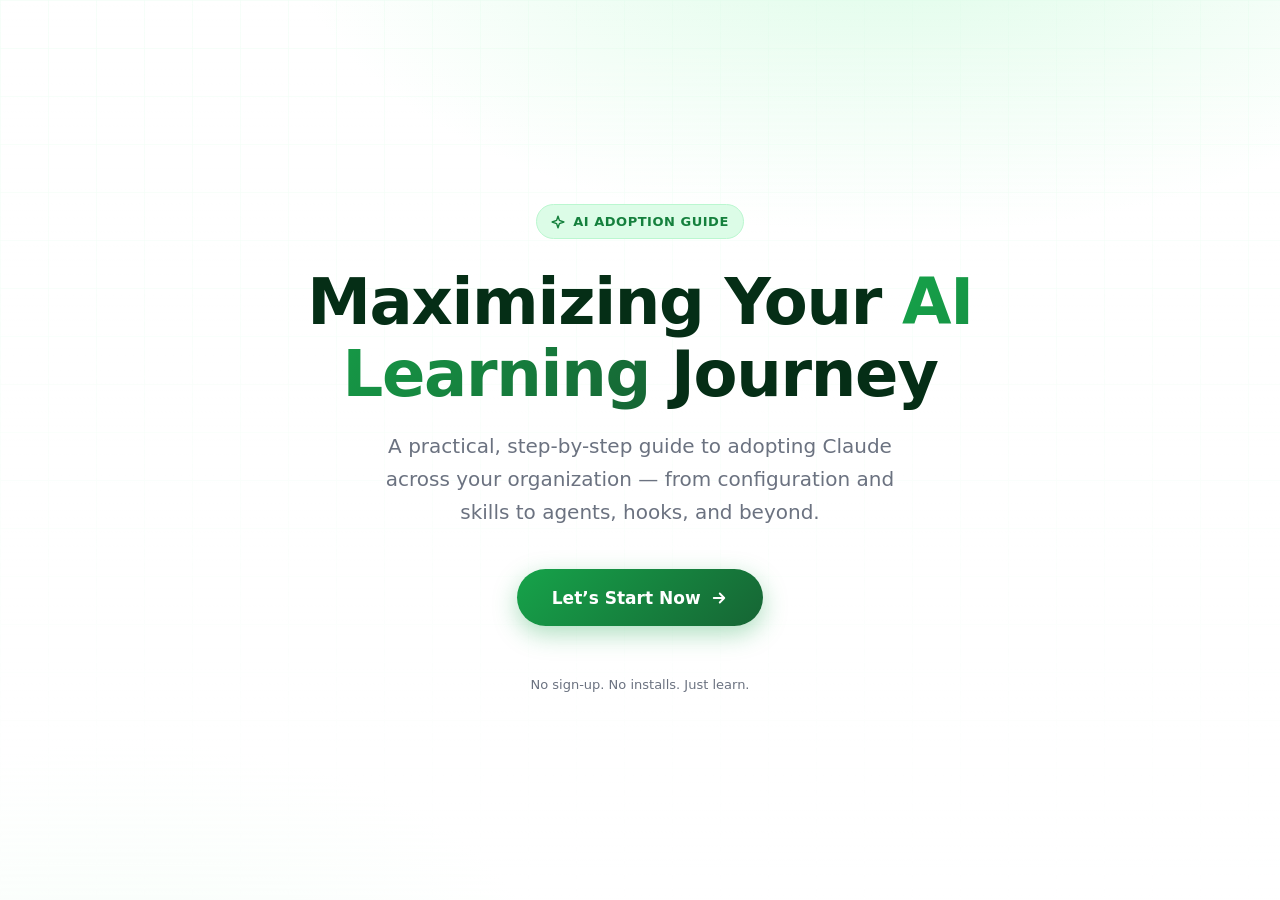
==== index.html @ 6070832d "init" ====
<!DOCTYPE html>
<html lang="en">
<head>
  <meta charset="UTF-8">
  <meta name="viewport" content="width=device-width, initial-scale=1.0">
  <title>Maximizing Your AI Learning Journey</title>
  <link rel="stylesheet" href="css/base.css">
  <link rel="stylesheet" href="css/home.css">
</head>
<body>

  <main class="hero">
    <!-- decorative vector grid -->
    <svg class="hero__grid" aria-hidden="true" xmlns="http://www.w3.org/2000/svg" width="100%" height="100%">
      <defs>
        <pattern id="grid" width="48" height="48" patternUnits="userSpaceOnUse">
          <path d="M 48 0 L 0 0 0 48" fill="none" stroke="#dcfce7" stroke-width="1"/>
        </pattern>
        <linearGradient id="fade" x1="0" y1="0" x2="0" y2="1">
          <stop offset="0%" stop-color="white" stop-opacity="0"/>
          <stop offset="100%" stop-color="white" stop-opacity="1"/>
        </linearGradient>
      </defs>
      <rect width="100%" height="100%" fill="url(#grid)"/>
      <rect width="100%" height="100%" fill="url(#fade)"/>
    </svg>

    <div class="hero__content">
      <span class="hero__badge">
        <svg width="14" height="14" viewBox="0 0 24 24" fill="none" stroke="currentColor" stroke-width="2.5" stroke-linecap="round" stroke-linejoin="round" aria-hidden="true">
          <path d="M12 2l2.4 7.2L22 12l-7.6 2.8L12 22l-2.4-7.2L2 12l7.6-2.8z"/>
        </svg>
        AI Adoption Guide
      </span>

      <h1 class="hero__title">Maximizing Your <em>AI Learning</em> Journey</h1>

      <p class="hero__subtitle">
        A practical, step-by-step guide to adopting Claude across your organization —
        from configuration and skills to agents, hooks, and beyond.
      </p>

      <a class="hero__cta" href="tutorial.html">
        Let&rsquo;s Start Now
        <svg width="18" height="18" viewBox="0 0 24 24" fill="none" stroke="currentColor" stroke-width="2.5" stroke-linecap="round" stroke-linejoin="round" aria-hidden="true">
          <path d="M5 12h14M13 6l6 6-6 6"/>
        </svg>
      </a>

      <p class="hero__footnote">No sign-up. No installs. Just learn.</p>
    </div>
  </main>

</body>
</html>
---- css/base.css ----
/* ============================================
   base.css — reset, variables, shared styles
   ============================================ */

/* ---- Reset ---- */
*,
*::before,
*::after {
  box-sizing: border-box;
  margin: 0;
  padding: 0;
}

html {
  -webkit-text-size-adjust: 100%;
  scroll-behavior: smooth;
}

body {
  font-family: var(--font-sans);
  color: var(--text);
  background: var(--bg);
  line-height: 1.65;
  -webkit-font-smoothing: antialiased;
}

img,
svg {
  max-width: 100%;
  display: block;
}

a {
  color: var(--green-700);
  text-decoration: none;
}

a:hover {
  text-decoration: underline;
}

button {
  font: inherit;
  cursor: pointer;
  border: none;
  background: none;
}

/* ---- Design tokens ---- */
:root {
  /* Green palette */
  --green-950: #052e16;
  --green-900: #14532d;
  --green-800: #166534;
  --green-700: #15803d;
  --green-600: #16a34a;
  --green-500: #22c55e;
  --green-400: #4ade80;
  --green-200: #bbf7d0;
  --green-100: #dcfce7;
  --green-50:  #f0fdf4;

  /* Neutrals */
  --text: #1f2937;
  --text-muted: #6b7280;
  --bg: #ffffff;
  --bg-soft: #f9fafb;
  --border: #e5e7eb;

  /* Typography */
  --font-sans: "Inter", "Segoe UI", system-ui, -apple-system, Roboto,
    "Helvetica Neue", sans-serif;
  --font-mono: "Cascadia Code", "JetBrains Mono", Consolas, "Courier New",
    monospace;

  /* Layout */
  --sidebar-width: 280px;
  --topbar-height: 56px;
  --radius: 8px;
  --shadow: 0 1px 3px rgba(0, 0, 0, 0.08), 0 4px 14px rgba(0, 0, 0, 0.06);
}

/* ---- Shared components ---- */

code {
  font-family: var(--font-mono);
  font-size: 0.875em;
  background: var(--green-50);
  color: var(--green-900);
  border: 1px solid var(--green-100);
  border-radius: 4px;
  padding: 0.12em 0.4em;
}

pre {
  background: var(--green-950);
  color: var(--green-100);
  border-radius: var(--radius);
  padding: 1rem 1.25rem;
  overflow-x: auto;
  margin: 1rem 0;
  font-size: 0.875rem;
  line-height: 1.6;
}

pre code {
  background: none;
  border: none;
  color: inherit;
  padding: 0;
  font-size: inherit;
}

::selection {
  background: var(--green-200);
}
---- css/home.css ----
/* ============================================
   home.css — landing page hero
   ============================================ */

.hero {
  min-height: 100vh;
  display: flex;
  flex-direction: column;
  align-items: center;
  justify-content: center;
  text-align: center;
  padding: 2rem 1.5rem;
  position: relative;
  overflow: hidden;
  background:
    radial-gradient(ellipse 80% 60% at 70% -10%, var(--green-100) 0%, transparent 60%),
    radial-gradient(ellipse 60% 50% at 10% 110%, var(--green-50) 0%, transparent 55%),
    var(--bg);
}

/* decorative vector grid */
.hero__grid {
  position: absolute;
  inset: 0;
  pointer-events: none;
  opacity: 0.5;
}

.hero__content {
  position: relative;
  max-width: 780px;
}

.hero__badge {
  display: inline-flex;
  align-items: center;
  gap: 0.5rem;
  font-size: 0.8125rem;
  font-weight: 600;
  letter-spacing: 0.04em;
  text-transform: uppercase;
  color: var(--green-700);
  background: var(--green-100);
  border: 1px solid var(--green-200);
  border-radius: 999px;
  padding: 0.35rem 0.9rem;
  margin-bottom: 1.75rem;
}

.hero__title {
  font-size: clamp(2.25rem, 6vw, 4rem);
  font-weight: 800;
  line-height: 1.12;
  letter-spacing: -0.02em;
  color: var(--green-950);
  margin-bottom: 1.25rem;
}

.hero__title em {
  font-style: normal;
  background: linear-gradient(120deg, var(--green-600), var(--green-800));
  -webkit-background-clip: text;
  background-clip: text;
  color: transparent;
}

.hero__subtitle {
  font-size: clamp(1rem, 2.2vw, 1.25rem);
  color: var(--text-muted);
  max-width: 560px;
  margin: 0 auto 2.5rem;
}

.hero__cta {
  display: inline-flex;
  align-items: center;
  gap: 0.6rem;
  font-size: 1.0625rem;
  font-weight: 600;
  color: #fff;
  background: linear-gradient(135deg, var(--green-600), var(--green-800));
  border-radius: 999px;
  padding: 0.9rem 2.2rem;
  box-shadow: 0 8px 24px rgba(22, 163, 74, 0.35);
  transition: transform 0.15s ease, box-shadow 0.15s ease;
}

.hero__cta:hover {
  text-decoration: none;
  transform: translateY(-2px);
  box-shadow: 0 12px 30px rgba(22, 163, 74, 0.45);
}

.hero__cta svg {
  transition: transform 0.15s ease;
}

.hero__cta:hover svg {
  transform: translateX(4px);
}

.hero__footnote {
  margin-top: 3rem;
  font-size: 0.8125rem;
  color: var(--text-muted);
}
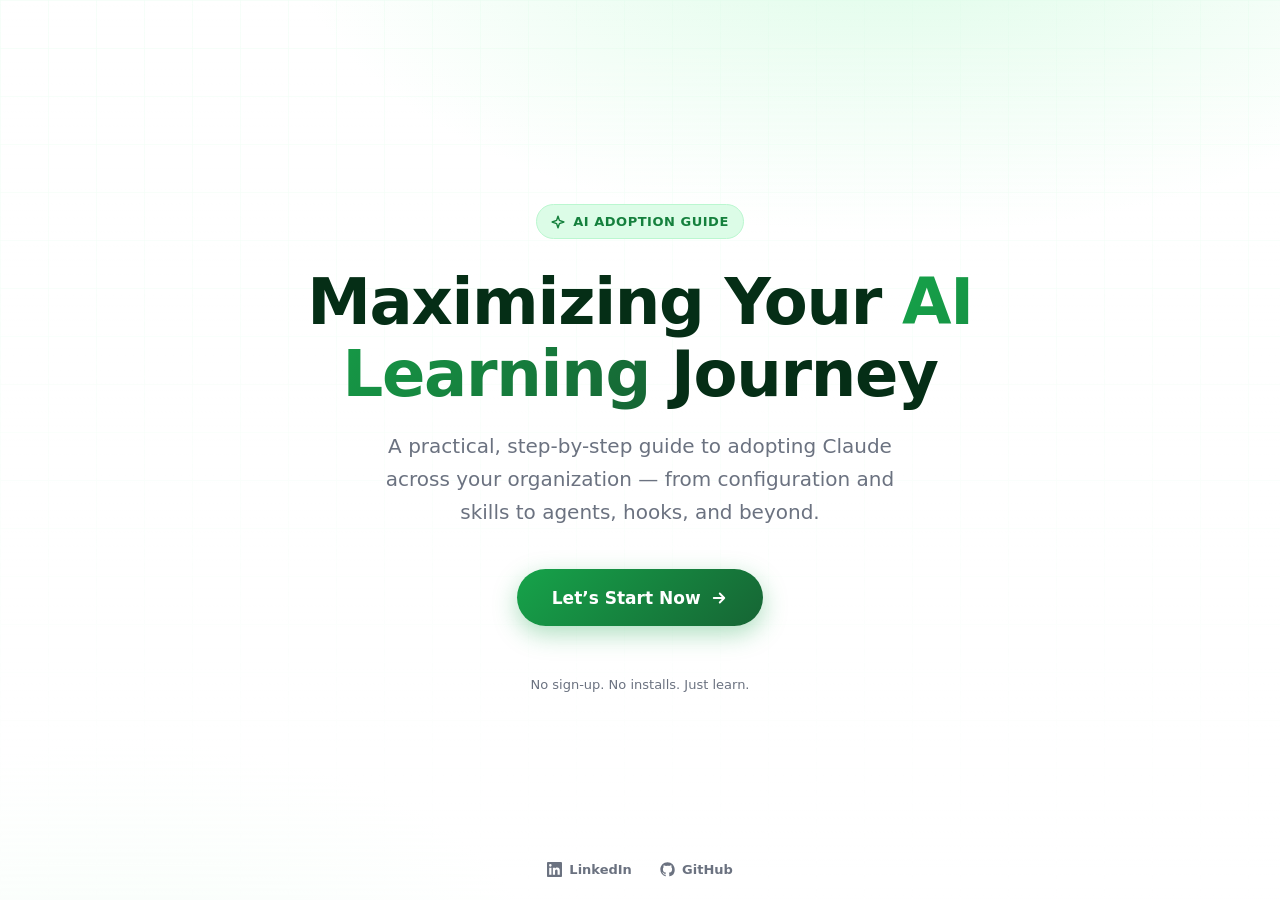
==== commit 15c9f2ff: "add footer" ====
--- a/index.html
+++ b/index.html
@@ -4,8 +4,8 @@
   <meta charset="UTF-8">
   <meta name="viewport" content="width=device-width, initial-scale=1.0">
   <title>Maximizing Your AI Learning Journey</title>
-  <link rel="stylesheet" href="css/base.css">
-  <link rel="stylesheet" href="css/home.css">
+  <link rel="stylesheet" href="assets/css/base.css">
+  <link rel="stylesheet" href="assets/css/home.css">
 </head>
 <body>
 
@@ -49,6 +49,21 @@
 
       <p class="hero__footnote">No sign-up. No installs. Just learn.</p>
     </div>
+
+    <footer class="hero__footer">
+      <a href="https://linkedin.com/in/khalidfarhan" target="_blank" rel="noopener">
+        <svg width="15" height="15" viewBox="0 0 24 24" fill="currentColor" aria-hidden="true">
+          <path d="M20.45 20.45h-3.55v-5.57c0-1.33-.02-3.04-1.85-3.04-1.85 0-2.14 1.45-2.14 2.94v5.67H9.36V9h3.41v1.56h.05c.47-.9 1.63-1.85 3.36-1.85 3.6 0 4.26 2.37 4.26 5.45v6.29zM5.34 7.43a2.06 2.06 0 1 1 0-4.12 2.06 2.06 0 0 1 0 4.12zM7.11 20.45H3.56V9h3.55v11.45zM22.22 0H1.77C.79 0 0 .77 0 1.72v20.55C0 23.22.79 24 1.77 24h20.45c.98 0 1.78-.78 1.78-1.73V1.72C24 .77 23.2 0 22.22 0z"/>
+        </svg>
+        LinkedIn
+      </a>
+      <a href="https://github.com/khalidfo/ai-learning-journe" target="_blank" rel="noopener">
+        <svg width="15" height="15" viewBox="0 0 24 24" fill="currentColor" aria-hidden="true">
+          <path d="M12 .5C5.65.5.5 5.65.5 12c0 5.08 3.29 9.39 7.86 10.91.58.11.79-.25.79-.56 0-.27-.01-1.17-.02-2.12-3.2.7-3.88-1.36-3.88-1.36-.52-1.33-1.28-1.68-1.28-1.68-1.04-.71.08-.7.08-.7 1.15.08 1.76 1.19 1.76 1.19 1.03 1.76 2.7 1.25 3.35.96.1-.75.4-1.25.72-1.54-2.55-.29-5.24-1.28-5.24-5.69 0-1.26.45-2.29 1.19-3.09-.12-.29-.52-1.46.11-3.05 0 0 .97-.31 3.17 1.18a11.1 11.1 0 0 1 2.89-.39c.98 0 1.97.13 2.89.39 2.2-1.49 3.16-1.18 3.16-1.18.63 1.59.24 2.76.12 3.05.74.8 1.19 1.83 1.19 3.09 0 4.42-2.7 5.39-5.26 5.68.41.35.78 1.05.78 2.12 0 1.53-.01 2.76-.01 3.14 0 .31.2.67.8.56A10.52 10.52 0 0 0 23.5 12C23.5 5.65 18.35.5 12 .5z"/>
+        </svg>
+        GitHub
+      </a>
+    </footer>
   </main>
 
 </body>
--- a/assets/css/base.css
+++ b/assets/css/base.css
@@ -0,0 +1,116 @@
+/* ============================================
+   base.css — reset, variables, shared styles
+   ============================================ */
+
+/* ---- Reset ---- */
+*,
+*::before,
+*::after {
+  box-sizing: border-box;
+  margin: 0;
+  padding: 0;
+}
+
+html {
+  -webkit-text-size-adjust: 100%;
+  scroll-behavior: smooth;
+}
+
+body {
+  font-family: var(--font-sans);
+  color: var(--text);
+  background: var(--bg);
+  line-height: 1.65;
+  -webkit-font-smoothing: antialiased;
+}
+
+img,
+svg {
+  max-width: 100%;
+  display: block;
+}
+
+a {
+  color: var(--green-700);
+  text-decoration: none;
+}
+
+a:hover {
+  text-decoration: underline;
+}
+
+button {
+  font: inherit;
+  cursor: pointer;
+  border: none;
+  background: none;
+}
+
+/* ---- Design tokens ---- */
+:root {
+  /* Green palette */
+  --green-950: #052e16;
+  --green-900: #14532d;
+  --green-800: #166534;
+  --green-700: #15803d;
+  --green-600: #16a34a;
+  --green-500: #22c55e;
+  --green-400: #4ade80;
+  --green-200: #bbf7d0;
+  --green-100: #dcfce7;
+  --green-50:  #f0fdf4;
+
+  /* Neutrals */
+  --text: #1f2937;
+  --text-muted: #6b7280;
+  --bg: #ffffff;
+  --bg-soft: #f9fafb;
+  --border: #e5e7eb;
+
+  /* Typography */
+  --font-sans: "Inter", "Segoe UI", system-ui, -apple-system, Roboto,
+    "Helvetica Neue", sans-serif;
+  --font-mono: "Cascadia Code", "JetBrains Mono", Consolas, "Courier New",
+    monospace;
+
+  /* Layout */
+  --sidebar-width: 280px;
+  --topbar-height: 56px;
+  --radius: 8px;
+  --shadow: 0 1px 3px rgba(0, 0, 0, 0.08), 0 4px 14px rgba(0, 0, 0, 0.06);
+}
+
+/* ---- Shared components ---- */
+
+code {
+  font-family: var(--font-mono);
+  font-size: 0.875em;
+  background: var(--green-50);
+  color: var(--green-900);
+  border: 1px solid var(--green-100);
+  border-radius: 4px;
+  padding: 0.12em 0.4em;
+}
+
+pre {
+  background: var(--green-950);
+  color: var(--green-100);
+  border-radius: var(--radius);
+  padding: 1rem 1.25rem;
+  overflow-x: auto;
+  margin: 1rem 0;
+  font-size: 0.875rem;
+  line-height: 1.6;
+}
+
+pre code {
+  background: none;
+  border: none;
+  color: inherit;
+  padding: 0;
+  font-size: inherit;
+}
+
+::selection {
+  background: var(--green-200);
+}
--- a/assets/css/home.css
+++ b/assets/css/home.css
@@ -0,0 +1,132 @@
+/* ============================================
+   home.css — landing page hero
+   ============================================ */
+
+.hero {
+  min-height: 100vh;
+  display: flex;
+  flex-direction: column;
+  align-items: center;
+  justify-content: center;
+  text-align: center;
+  padding: 2rem 1.5rem;
+  position: relative;
+  overflow: hidden;
+  background:
+    radial-gradient(ellipse 80% 60% at 70% -10%, var(--green-100) 0%, transparent 60%),
+    radial-gradient(ellipse 60% 50% at 10% 110%, var(--green-50) 0%, transparent 55%),
+    var(--bg);
+}
+
+/* decorative vector grid */
+.hero__grid {
+  position: absolute;
+  inset: 0;
+  pointer-events: none;
+  opacity: 0.5;
+}
+
+.hero__content {
+  position: relative;
+  max-width: 780px;
+}
+
+.hero__badge {
+  display: inline-flex;
+  align-items: center;
+  gap: 0.5rem;
+  font-size: 0.8125rem;
+  font-weight: 600;
+  letter-spacing: 0.04em;
+  text-transform: uppercase;
+  color: var(--green-700);
+  background: var(--green-100);
+  border: 1px solid var(--green-200);
+  border-radius: 999px;
+  padding: 0.35rem 0.9rem;
+  margin-bottom: 1.75rem;
+}
+
+.hero__title {
+  font-size: clamp(2.25rem, 6vw, 4rem);
+  font-weight: 800;
+  line-height: 1.12;
+  letter-spacing: -0.02em;
+  color: var(--green-950);
+  margin-bottom: 1.25rem;
+}
+
+.hero__title em {
+  font-style: normal;
+  background: linear-gradient(120deg, var(--green-600), var(--green-800));
+  -webkit-background-clip: text;
+  background-clip: text;
+  color: transparent;
+}
+
+.hero__subtitle {
+  font-size: clamp(1rem, 2.2vw, 1.25rem);
+  color: var(--text-muted);
+  max-width: 560px;
+  margin: 0 auto 2.5rem;
+}
+
+.hero__cta {
+  display: inline-flex;
+  align-items: center;
+  gap: 0.6rem;
+  font-size: 1.0625rem;
+  font-weight: 600;
+  color: #fff;
+  background: linear-gradient(135deg, var(--green-600), var(--green-800));
+  border-radius: 999px;
+  padding: 0.9rem 2.2rem;
+  box-shadow: 0 8px 24px rgba(22, 163, 74, 0.35);
+  transition: transform 0.15s ease, box-shadow 0.15s ease;
+}
+
+.hero__cta:hover {
+  text-decoration: none;
+  transform: translateY(-2px);
+  box-shadow: 0 12px 30px rgba(22, 163, 74, 0.45);
+}
+
+.hero__cta svg {
+  transition: transform 0.15s ease;
+}
+
+.hero__cta:hover svg {
+  transform: translateX(4px);
+}
+
+.hero__footnote {
+  margin-top: 3rem;
+  font-size: 0.8125rem;
+  color: var(--text-muted);
+}
+
+.hero__footer {
+  position: absolute;
+  left: 0;
+  right: 0;
+  bottom: 1.25rem;
+  display: flex;
+  align-items: center;
+  justify-content: center;
+  gap: 1.75rem;
+}
+
+.hero__footer a {
+  display: inline-flex;
+  align-items: center;
+  gap: 0.45rem;
+  font-size: 0.8125rem;
+  font-weight: 600;
+  color: var(--text-muted);
+  transition: color 0.15s ease;
+}
+
+.hero__footer a:hover {
+  color: var(--green-700);
+  text-decoration: none;
+}
